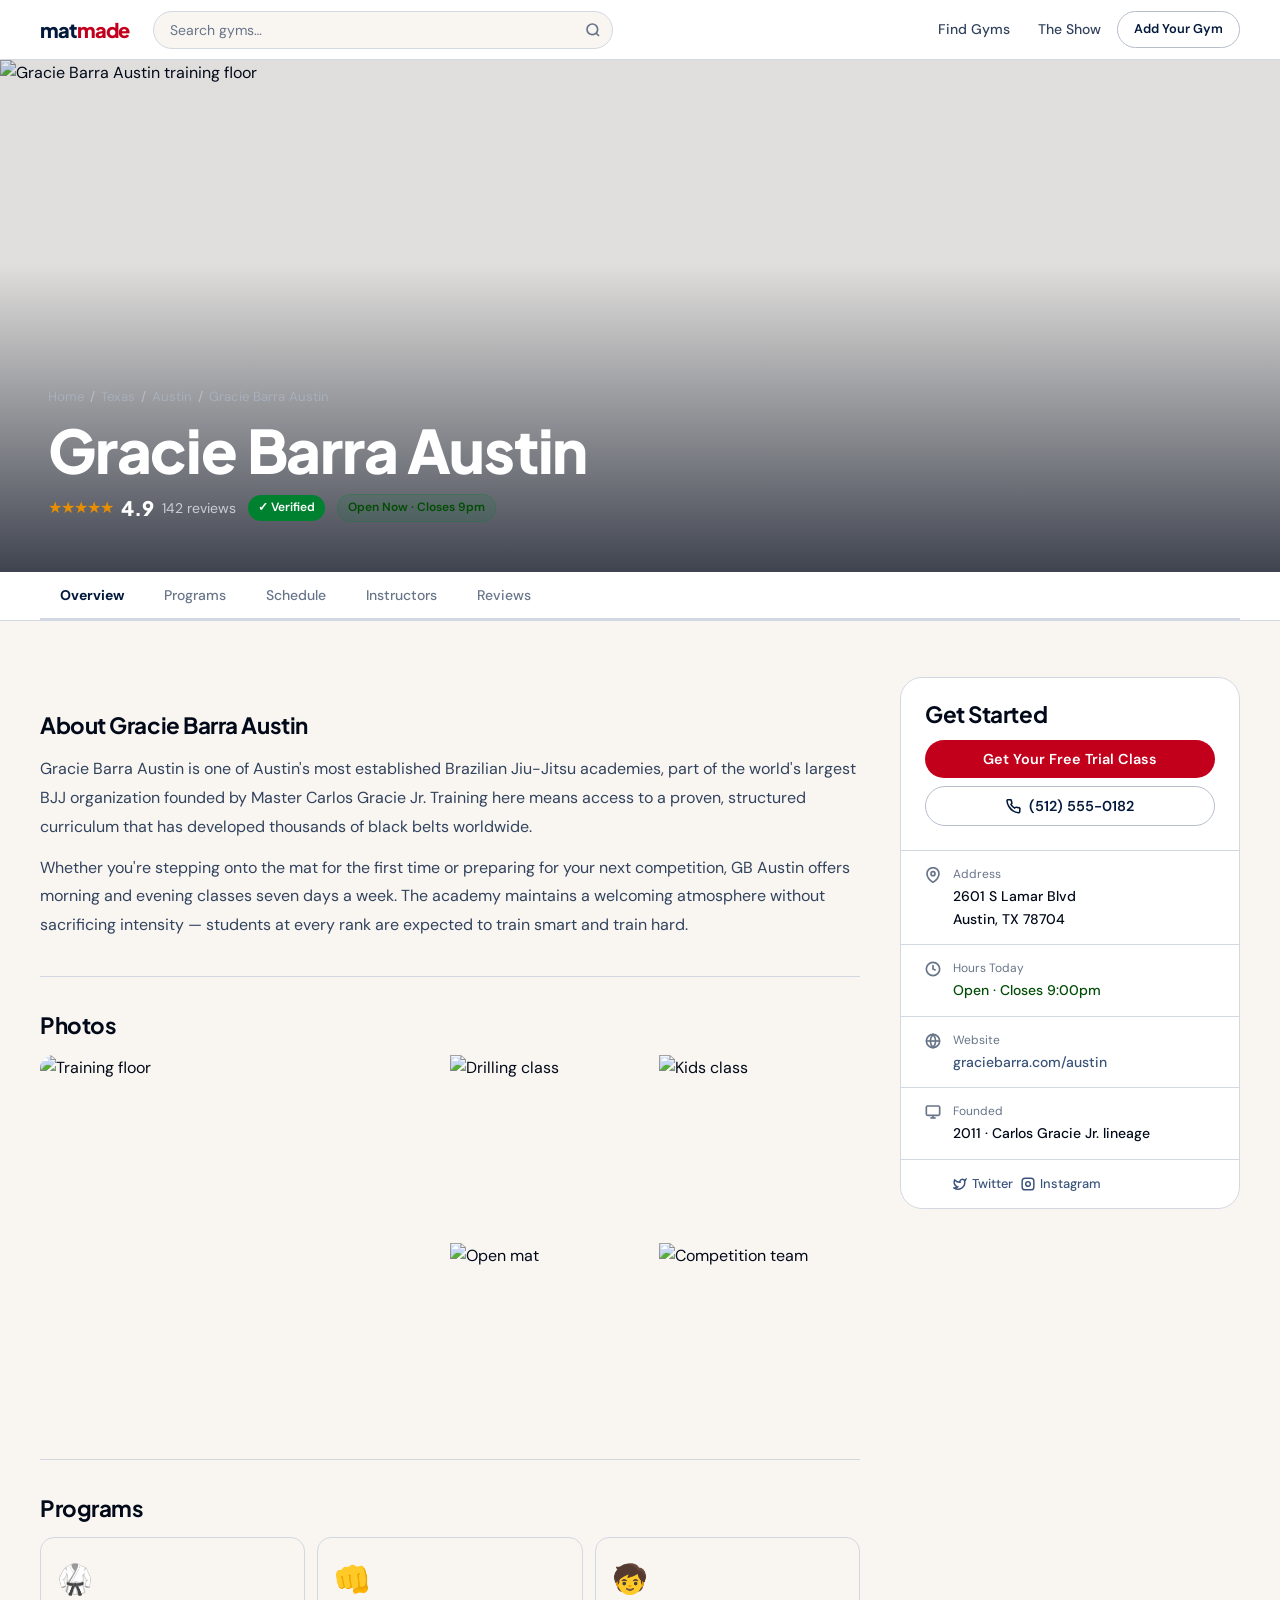
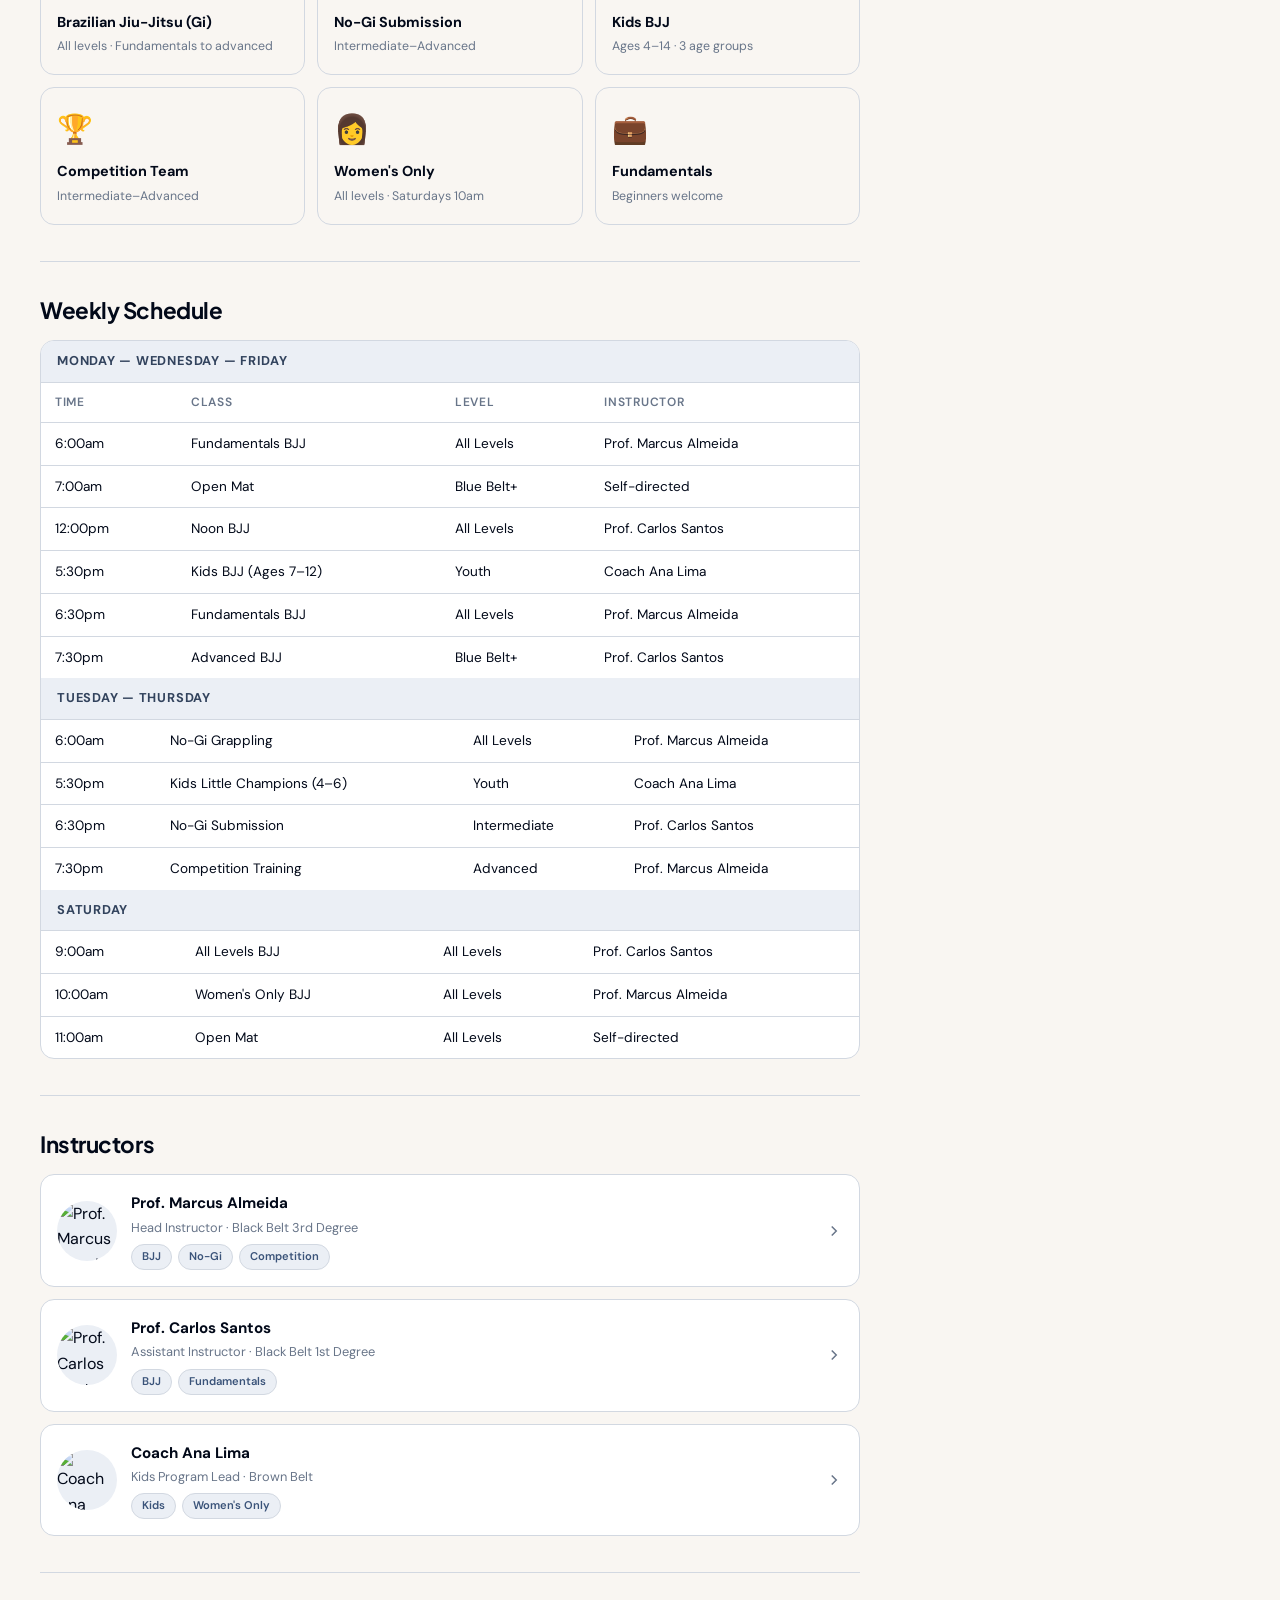
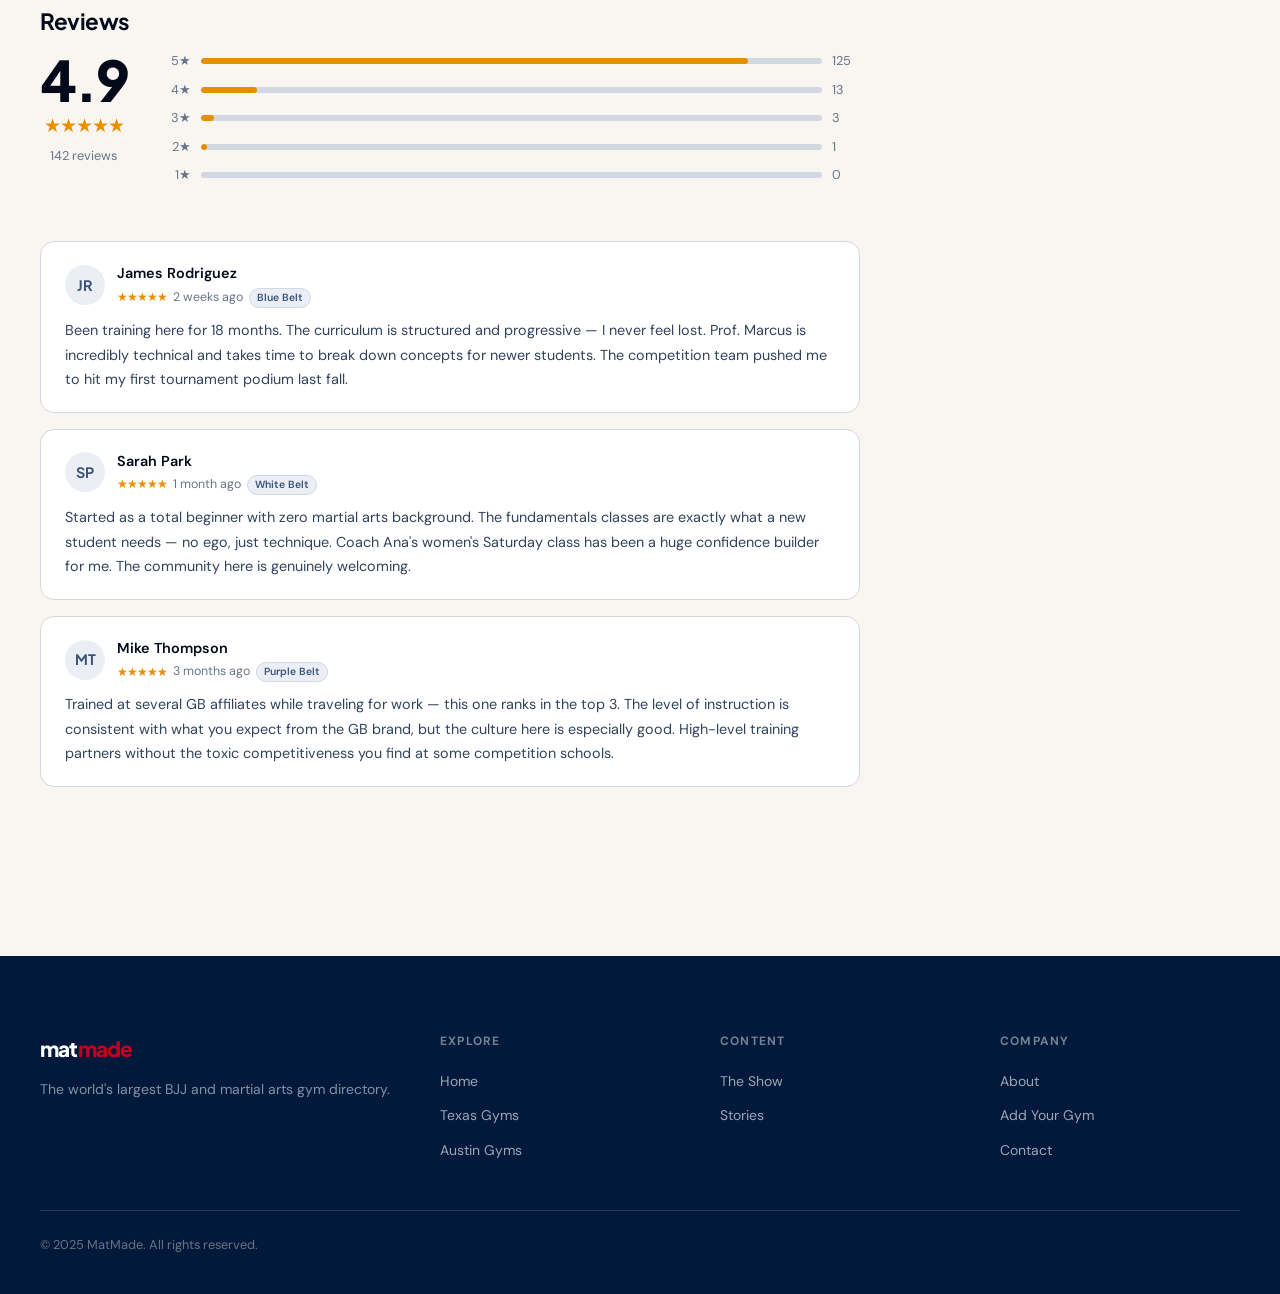
==== gym.html @ c820d1ff "Initial MatMade redesign POC — 5-page editorial sports directory" ====
<!DOCTYPE html>
<html lang="en">
<head>
  <meta charset="UTF-8">
  <meta name="viewport" content="width=device-width, initial-scale=1.0">
  <title>Gracie Barra Austin — BJJ Academy in Austin, TX | MatMade</title>
  <link rel="stylesheet" href="css/style.css">
  <style>
    .gym-content { padding: clamp(32px, 5vw, 56px) 0; }

    .content-section {
      padding: clamp(24px, 3vw, 36px) 0;
      border-bottom: 1px solid var(--border);
    }
    .content-section:last-child { border-bottom: none; }
    .content-section h3 { margin-bottom: 16px; }

    .program-grid {
      display: grid;
      grid-template-columns: repeat(auto-fill, minmax(200px, 1fr));
      gap: 12px;
    }
    .program-card {
      background: var(--bg);
      border: 1.5px solid var(--border);
      border-radius: var(--r-md);
      padding: 18px 16px;
      transition: all 0.15s;
    }
    .program-card:hover { border-color: var(--navy); background: var(--bg-tint); }
    .program-card-icon { font-size: 1.8rem; margin-bottom: 8px; }
    .program-card-name { font-weight: 700; font-size: 0.9rem; color: var(--text); }
    .program-card-level { font-size: 0.775rem; color: var(--text-dim); margin-top: 3px; }

    .gallery-grid {
      display: grid;
      grid-template-columns: 2fr 1fr 1fr;
      grid-template-rows: 180px 180px;
      gap: 8px;
      border-radius: var(--r-md);
      overflow: hidden;
    }
    .gallery-grid img { width: 100%; height: 100%; object-fit: cover; }
    .gallery-main { grid-row: 1 / 3; }
    @media (max-width: 640px) {
      .gallery-grid { grid-template-columns: 1fr 1fr; grid-template-rows: 160px 120px; }
      .gallery-main { grid-row: auto; }
    }

    .schedule-wrapper {
      background: var(--surface);
      border: 1px solid var(--border);
      border-radius: var(--r-md);
      overflow: hidden;
    }
    .schedule-day-header {
      padding: 10px 16px;
      background: var(--bg-tint);
      font-weight: 700; font-size: 0.8rem;
      color: var(--text-mid);
      border-bottom: 1px solid var(--border);
      text-transform: uppercase; letter-spacing: 0.06em;
    }

    .reviews-grid { display: grid; gap: 16px; }

    .rating-breakdown {
      display: flex; flex-direction: column; gap: 8px;
      margin-bottom: 24px;
    }
    .rating-bar-row {
      display: flex; align-items: center; gap: 10px;
      font-size: 0.8rem; color: var(--text-dim);
    }
    .rating-bar-row .label { width: 32px; text-align: right; flex-shrink: 0; }
    .rating-bar-track {
      flex: 1; height: 6px; background: var(--border);
      border-radius: 3px; overflow: hidden;
    }
    .rating-bar-fill { height: 100%; background: var(--star); border-radius: 3px; }
    .rating-bar-count { width: 28px; flex-shrink: 0; }

    /* Mobile CTA bar */
    .mobile-cta-bar {
      display: none;
      position: fixed; bottom: 72px; left: 0; right: 0;
      z-index: 200;
      background: var(--surface);
      border-top: 1px solid var(--border);
      padding: 12px 16px;
      gap: 10px;
    }
    @media (max-width: 768px) { .mobile-cta-bar { display: flex; } }

    .sticky-cta { position: sticky; top: 80px; }
  </style>
</head>
<body>

<nav class="nav">
  <div class="nav-inner">
    <a href="index.html" class="nav-logo">mat<span>made</span></a>
    <div class="nav-search">
      <input type="text" placeholder="Search gyms…" aria-label="Search gyms">
      <svg class="nav-search-icon" xmlns="http://www.w3.org/2000/svg" width="16" height="16" viewBox="0 0 24 24" fill="none" stroke="currentColor" stroke-width="2.5" aria-hidden="true"><circle cx="11" cy="11" r="8"/><line x1="21" y1="21" x2="16.65" y2="16.65"/></svg>
    </div>
    <div class="nav-links">
      <a href="#" class="nav-link">Find Gyms</a>
      <a href="#" class="nav-link">The Show</a>
      <a href="#" class="btn btn-outline btn-sm" style="border-radius:999px">Add Your Gym</a>
    </div>
  </div>
</nav>

<!-- Hero -->
<div class="gym-hero">
  <img src="https://images.unsplash.com/photo-1571019613454-1cb2f99b2d8b?w=1400&q=80" alt="Gracie Barra Austin training floor" loading="eager">
  <div class="gym-hero-overlay"></div>
  <div class="gym-hero-content">
    <div class="breadcrumb" style="color:oklch(75% 0.02 258); margin-bottom:8px">
      <a href="index.html" style="color:oklch(75% 0.02 258)">Home</a>
      <span class="breadcrumb-sep">/</span>
      <a href="state.html" style="color:oklch(75% 0.02 258)">Texas</a>
      <span class="breadcrumb-sep">/</span>
      <a href="city.html" style="color:oklch(75% 0.02 258)">Austin</a>
      <span class="breadcrumb-sep">/</span>
      <span>Gracie Barra Austin</span>
    </div>
    <h1>Gracie Barra Austin</h1>
    <div class="gym-hero-meta">
      <div class="rating-row">
        <span class="stars" style="color:var(--star)">★★★★★</span>
        <span class="score" style="color:white">4.9</span>
        <span class="count">142 reviews</span>
      </div>
      <span class="badge badge-verified">✓ Verified</span>
      <span class="badge badge-open">Open Now · Closes 9pm</span>
    </div>
  </div>
</div>

<!-- Tab bar -->
<div style="background:var(--surface); border-bottom:1px solid var(--border); position:sticky; top:60px; z-index:100">
  <div class="container">
    <div class="tab-bar">
      <div class="tab active" data-tab="overview">Overview</div>
      <div class="tab" data-tab="programs">Programs</div>
      <div class="tab" data-tab="schedule">Schedule</div>
      <div class="tab" data-tab="instructors">Instructors</div>
      <div class="tab" data-tab="reviews">Reviews</div>
    </div>
  </div>
</div>

<!-- Content -->
<div class="gym-content">
  <div class="container">
    <div class="info-grid">

      <!-- Main column -->
      <div>

        <!-- Overview -->
        <div class="content-section">
          <h3>About Gracie Barra Austin</h3>
          <p style="color:var(--text-mid); line-height:1.8; margin-bottom:12px">Gracie Barra Austin is one of Austin's most established Brazilian Jiu-Jitsu academies, part of the world's largest BJJ organization founded by Master Carlos Gracie Jr. Training here means access to a proven, structured curriculum that has developed thousands of black belts worldwide.</p>
          <p style="color:var(--text-mid); line-height:1.8">Whether you're stepping onto the mat for the first time or preparing for your next competition, GB Austin offers morning and evening classes seven days a week. The academy maintains a welcoming atmosphere without sacrificing intensity — students at every rank are expected to train smart and train hard.</p>
        </div>

        <!-- Gallery -->
        <div class="content-section">
          <h3>Photos</h3>
          <div class="gallery-grid">
            <div class="gallery-main">
              <img src="https://images.unsplash.com/photo-1571019613454-1cb2f99b2d8b?w=600&q=75" alt="Training floor" loading="lazy">
            </div>
            <img src="https://images.unsplash.com/photo-1555597673-b21d5c935865?w=300&q=75" alt="Drilling class" loading="lazy">
            <img src="https://images.unsplash.com/photo-1599058917212-d750089bc07e?w=300&q=75" alt="Kids class" loading="lazy">
            <img src="https://images.unsplash.com/photo-1534438327276-14e5300c3a48?w=300&q=75" alt="Open mat" loading="lazy">
            <img src="https://images.unsplash.com/photo-1546483875-ad9014c88eba?w=300&q=75" alt="Competition team" loading="lazy">
          </div>
        </div>

        <!-- Programs -->
        <div class="content-section">
          <h3>Programs</h3>
          <div class="program-grid">
            <div class="program-card">
              <div class="program-card-icon">🥋</div>
              <div class="program-card-name">Brazilian Jiu-Jitsu (Gi)</div>
              <div class="program-card-level">All levels · Fundamentals to advanced</div>
            </div>
            <div class="program-card">
              <div class="program-card-icon">👊</div>
              <div class="program-card-name">No-Gi Submission</div>
              <div class="program-card-level">Intermediate–Advanced</div>
            </div>
            <div class="program-card">
              <div class="program-card-icon">🧒</div>
              <div class="program-card-name">Kids BJJ</div>
              <div class="program-card-level">Ages 4–14 · 3 age groups</div>
            </div>
            <div class="program-card">
              <div class="program-card-icon">🏆</div>
              <div class="program-card-name">Competition Team</div>
              <div class="program-card-level">Intermediate–Advanced</div>
            </div>
            <div class="program-card">
              <div class="program-card-icon">👩</div>
              <div class="program-card-name">Women's Only</div>
              <div class="program-card-level">All levels · Saturdays 10am</div>
            </div>
            <div class="program-card">
              <div class="program-card-icon">💼</div>
              <div class="program-card-name">Fundamentals</div>
              <div class="program-card-level">Beginners welcome</div>
            </div>
          </div>
        </div>

        <!-- Schedule -->
        <div class="content-section">
          <h3>Weekly Schedule</h3>
          <div class="schedule-wrapper">
            <div class="schedule-day-header">Monday — Wednesday — Friday</div>
            <table class="schedule-table">
              <thead>
                <tr>
                  <th>Time</th>
                  <th>Class</th>
                  <th>Level</th>
                  <th>Instructor</th>
                </tr>
              </thead>
              <tbody>
                <tr><td>6:00am</td><td>Fundamentals BJJ</td><td>All Levels</td><td>Prof. Marcus Almeida</td></tr>
                <tr><td>7:00am</td><td>Open Mat</td><td>Blue Belt+</td><td>Self-directed</td></tr>
                <tr><td>12:00pm</td><td>Noon BJJ</td><td>All Levels</td><td>Prof. Carlos Santos</td></tr>
                <tr><td>5:30pm</td><td>Kids BJJ (Ages 7–12)</td><td>Youth</td><td>Coach Ana Lima</td></tr>
                <tr><td>6:30pm</td><td>Fundamentals BJJ</td><td>All Levels</td><td>Prof. Marcus Almeida</td></tr>
                <tr><td>7:30pm</td><td>Advanced BJJ</td><td>Blue Belt+</td><td>Prof. Carlos Santos</td></tr>
              </tbody>
            </table>
            <div class="schedule-day-header">Tuesday — Thursday</div>
            <table class="schedule-table">
              <tbody>
                <tr><td>6:00am</td><td>No-Gi Grappling</td><td>All Levels</td><td>Prof. Marcus Almeida</td></tr>
                <tr><td>5:30pm</td><td>Kids Little Champions (4–6)</td><td>Youth</td><td>Coach Ana Lima</td></tr>
                <tr><td>6:30pm</td><td>No-Gi Submission</td><td>Intermediate</td><td>Prof. Carlos Santos</td></tr>
                <tr><td>7:30pm</td><td>Competition Training</td><td>Advanced</td><td>Prof. Marcus Almeida</td></tr>
              </tbody>
            </table>
            <div class="schedule-day-header">Saturday</div>
            <table class="schedule-table">
              <tbody>
                <tr><td>9:00am</td><td>All Levels BJJ</td><td>All Levels</td><td>Prof. Carlos Santos</td></tr>
                <tr><td>10:00am</td><td>Women's Only BJJ</td><td>All Levels</td><td>Prof. Marcus Almeida</td></tr>
                <tr><td>11:00am</td><td>Open Mat</td><td>All Levels</td><td>Self-directed</td></tr>
              </tbody>
            </table>
          </div>
        </div>

        <!-- Instructors -->
        <div class="content-section">
          <h3>Instructors</h3>
          <div style="display:grid; gap:12px;">
            <a href="instructor.html" style="text-decoration:none">
              <div class="instructor-card">
                <div class="instructor-photo">
                  <img src="https://images.unsplash.com/photo-1519345182560-3f2917c472ef?w=120&q=75" alt="Prof. Marcus Almeida" loading="lazy">
                </div>
                <div class="instructor-info">
                  <div class="instructor-name">Prof. Marcus Almeida</div>
                  <div class="instructor-title">Head Instructor · Black Belt 3rd Degree</div>
                  <div style="display:flex;gap:6px;flex-wrap:wrap">
                    <span class="badge badge-program" style="font-size:0.7rem">BJJ</span>
                    <span class="badge badge-program" style="font-size:0.7rem">No-Gi</span>
                    <span class="badge badge-program" style="font-size:0.7rem">Competition</span>
                  </div>
                </div>
                <svg xmlns="http://www.w3.org/2000/svg" width="18" height="18" viewBox="0 0 24 24" fill="none" stroke="currentColor" stroke-width="2" style="color:var(--text-dim);flex-shrink:0" aria-hidden="true"><polyline points="9 18 15 12 9 6"/></svg>
              </div>
            </a>
            <div class="instructor-card">
              <div class="instructor-photo">
                <img src="https://images.unsplash.com/photo-1507003211169-0a1dd7228f2d?w=120&q=75" alt="Prof. Carlos Santos" loading="lazy">
              </div>
              <div class="instructor-info">
                <div class="instructor-name">Prof. Carlos Santos</div>
                <div class="instructor-title">Assistant Instructor · Black Belt 1st Degree</div>
                <div style="display:flex;gap:6px;flex-wrap:wrap">
                  <span class="badge badge-program" style="font-size:0.7rem">BJJ</span>
                  <span class="badge badge-program" style="font-size:0.7rem">Fundamentals</span>
                </div>
              </div>
              <svg xmlns="http://www.w3.org/2000/svg" width="18" height="18" viewBox="0 0 24 24" fill="none" stroke="currentColor" stroke-width="2" style="color:var(--text-dim);flex-shrink:0" aria-hidden="true"><polyline points="9 18 15 12 9 6"/></svg>
            </div>
            <div class="instructor-card">
              <div class="instructor-photo">
                <img src="https://images.unsplash.com/photo-1544005313-94ddf0286df2?w=120&q=75" alt="Coach Ana Lima" loading="lazy">
              </div>
              <div class="instructor-info">
                <div class="instructor-name">Coach Ana Lima</div>
                <div class="instructor-title">Kids Program Lead · Brown Belt</div>
                <div style="display:flex;gap:6px;flex-wrap:wrap">
                  <span class="badge badge-program" style="font-size:0.7rem">Kids</span>
                  <span class="badge badge-program" style="font-size:0.7rem">Women's Only</span>
                </div>
              </div>
              <svg xmlns="http://www.w3.org/2000/svg" width="18" height="18" viewBox="0 0 24 24" fill="none" stroke="currentColor" stroke-width="2" style="color:var(--text-dim);flex-shrink:0" aria-hidden="true"><polyline points="9 18 15 12 9 6"/></svg>
            </div>
          </div>
        </div>

        <!-- Reviews -->
        <div class="content-section">
          <h3>Reviews</h3>
          <div style="display:grid; grid-template-columns: auto 1fr; gap:32px; align-items:start; margin-bottom:32px">
            <div style="text-align:center">
              <div style="font-family:var(--font-display); font-weight:800; font-size:3.5rem; color:var(--text); line-height:1; letter-spacing:-0.04em">4.9</div>
              <div class="stars" style="font-size:1.2rem; margin:4px 0">★★★★★</div>
              <div style="font-size:0.8rem; color:var(--text-dim)">142 reviews</div>
            </div>
            <div class="rating-breakdown">
              <div class="rating-bar-row">
                <span class="label">5★</span>
                <div class="rating-bar-track"><div class="rating-bar-fill" style="width:88%"></div></div>
                <span class="rating-bar-count">125</span>
              </div>
              <div class="rating-bar-row">
                <span class="label">4★</span>
                <div class="rating-bar-track"><div class="rating-bar-fill" style="width:9%"></div></div>
                <span class="rating-bar-count">13</span>
              </div>
              <div class="rating-bar-row">
                <span class="label">3★</span>
                <div class="rating-bar-track"><div class="rating-bar-fill" style="width:2%"></div></div>
                <span class="rating-bar-count">3</span>
              </div>
              <div class="rating-bar-row">
                <span class="label">2★</span>
                <div class="rating-bar-track"><div class="rating-bar-fill" style="width:1%"></div></div>
                <span class="rating-bar-count">1</span>
              </div>
              <div class="rating-bar-row">
                <span class="label">1★</span>
                <div class="rating-bar-track"><div class="rating-bar-fill" style="width:0%"></div></div>
                <span class="rating-bar-count">0</span>
              </div>
            </div>
          </div>
          <div class="reviews-grid">
            <div class="review-card">
              <div class="review-header">
                <div class="review-avatar">JR</div>
                <div>
                  <div class="review-name">James Rodriguez</div>
                  <div class="review-meta">
                    <span class="stars" style="font-size:0.75rem">★★★★★</span>
                    <span class="review-date">2 weeks ago</span>
                    <span class="badge badge-program" style="font-size:0.65rem;padding:1px 7px">Blue Belt</span>
                  </div>
                </div>
              </div>
              <p class="review-body">Been training here for 18 months. The curriculum is structured and progressive — I never feel lost. Prof. Marcus is incredibly technical and takes time to break down concepts for newer students. The competition team pushed me to hit my first tournament podium last fall.</p>
            </div>
            <div class="review-card">
              <div class="review-header">
                <div class="review-avatar">SP</div>
                <div>
                  <div class="review-name">Sarah Park</div>
                  <div class="review-meta">
                    <span class="stars" style="font-size:0.75rem">★★★★★</span>
                    <span class="review-date">1 month ago</span>
                    <span class="badge badge-program" style="font-size:0.65rem;padding:1px 7px">White Belt</span>
                  </div>
                </div>
              </div>
              <p class="review-body">Started as a total beginner with zero martial arts background. The fundamentals classes are exactly what a new student needs — no ego, just technique. Coach Ana's women's Saturday class has been a huge confidence builder for me. The community here is genuinely welcoming.</p>
            </div>
            <div class="review-card">
              <div class="review-header">
                <div class="review-avatar">MT</div>
                <div>
                  <div class="review-name">Mike Thompson</div>
                  <div class="review-meta">
                    <span class="stars" style="font-size:0.75rem">★★★★★</span>
                    <span class="review-date">3 months ago</span>
                    <span class="badge badge-program" style="font-size:0.65rem;padding:1px 7px">Purple Belt</span>
                  </div>
                </div>
              </div>
              <p class="review-body">Trained at several GB affiliates while traveling for work — this one ranks in the top 3. The level of instruction is consistent with what you expect from the GB brand, but the culture here is especially good. High-level training partners without the toxic competitiveness you find at some competition schools.</p>
            </div>
          </div>
        </div>

      </div>

      <!-- Sidebar -->
      <div>
        <div class="info-sidebar sticky-cta">
          <div class="info-sidebar-header">
            <h3 style="margin-bottom:12px">Get Started</h3>
            <button class="btn btn-primary" style="width:100%;justify-content:center;margin-bottom:8px">
              Get Your Free Trial Class
            </button>
            <button class="btn btn-outline" style="width:100%;justify-content:center">
              <svg xmlns="http://www.w3.org/2000/svg" width="15" height="15" viewBox="0 0 24 24" fill="none" stroke="currentColor" stroke-width="2.5" aria-hidden="true"><path d="M22 16.92v3a2 2 0 0 1-2.18 2 19.79 19.79 0 0 1-8.63-3.07A19.5 19.5 0 0 1 4.69 12 19.79 19.79 0 0 1 1.61 3.18 2 2 0 0 1 3.6 1h3a2 2 0 0 1 2 1.72c.127.96.361 1.903.7 2.81a2 2 0 0 1-.45 2.11L7.91 8.6a16 16 0 0 0 6 6l.91-.91a2 2 0 0 1 2.11-.45c.907.339 1.85.573 2.81.7A2 2 0 0 1 22 16.92z"/></svg>
              (512) 555-0182
            </button>
          </div>
          <div class="info-sidebar-row">
            <svg class="info-sidebar-icon" xmlns="http://www.w3.org/2000/svg" width="16" height="16" viewBox="0 0 24 24" fill="none" stroke="currentColor" stroke-width="2.5" aria-hidden="true"><path d="M21 10c0 7-9 13-9 13s-9-6-9-13a9 9 0 0 1 18 0z"/><circle cx="12" cy="10" r="3"/></svg>
            <div>
              <div class="info-sidebar-label">Address</div>
              <div class="info-sidebar-value">2601 S Lamar Blvd<br>Austin, TX 78704</div>
            </div>
          </div>
          <div class="info-sidebar-row">
            <svg class="info-sidebar-icon" xmlns="http://www.w3.org/2000/svg" width="16" height="16" viewBox="0 0 24 24" fill="none" stroke="currentColor" stroke-width="2.5" aria-hidden="true"><circle cx="12" cy="12" r="10"/><polyline points="12 6 12 12 16 14"/></svg>
            <div>
              <div class="info-sidebar-label">Hours Today</div>
              <div class="info-sidebar-value" style="color: oklch(35% 0.14 150)">Open · Closes 9:00pm</div>
            </div>
          </div>
          <div class="info-sidebar-row">
            <svg class="info-sidebar-icon" xmlns="http://www.w3.org/2000/svg" width="16" height="16" viewBox="0 0 24 24" fill="none" stroke="currentColor" stroke-width="2.5" aria-hidden="true"><circle cx="12" cy="12" r="10"/><line x1="2" y1="12" x2="22" y2="12"/><path d="M12 2a15.3 15.3 0 0 1 4 10 15.3 15.3 0 0 1-4 10 15.3 15.3 0 0 1-4-10 15.3 15.3 0 0 1 4-10z"/></svg>
            <div>
              <div class="info-sidebar-label">Website</div>
              <div class="info-sidebar-value" style="color:var(--navy-soft)">graciebarra.com/austin</div>
            </div>
          </div>
          <div class="info-sidebar-row">
            <svg class="info-sidebar-icon" xmlns="http://www.w3.org/2000/svg" width="16" height="16" viewBox="0 0 24 24" fill="none" stroke="currentColor" stroke-width="2.5" aria-hidden="true"><rect x="2" y="3" width="20" height="14" rx="2" ry="2"/><line x1="8" y1="21" x2="16" y2="21"/><line x1="12" y1="17" x2="12" y2="21"/></svg>
            <div>
              <div class="info-sidebar-label">Founded</div>
              <div class="info-sidebar-value">2011 · Carlos Gracie Jr. lineage</div>
            </div>
          </div>
          <div class="info-sidebar-row">
            <div style="width:16px;flex-shrink:0"></div>
            <div style="display:flex;gap:8px;flex-wrap:wrap">
              <a href="#" style="display:flex;align-items:center;gap:5px;font-size:0.8rem;color:var(--navy-soft);font-weight:500">
                <svg xmlns="http://www.w3.org/2000/svg" width="14" height="14" viewBox="0 0 24 24" fill="none" stroke="currentColor" stroke-width="2.5" aria-hidden="true"><path d="M22 4s-.7 2.1-2 3.4c1.6 10-9.4 17.3-18 11.6 2.2.1 4.4-.6 6-2C3 15.5.5 9.6 3 5c2.2 2.4 5.4 3.9 9 4-.9-4.2 4-6.6 7-3.8 1.1 0 3-1.2 3-1.2z"/></svg>
                Twitter
              </a>
              <a href="#" style="display:flex;align-items:center;gap:5px;font-size:0.8rem;color:var(--navy-soft);font-weight:500">
                <svg xmlns="http://www.w3.org/2000/svg" width="14" height="14" viewBox="0 0 24 24" fill="none" stroke="currentColor" stroke-width="2.5" aria-hidden="true"><rect x="2" y="2" width="20" height="20" rx="5" ry="5"/><path d="M16 11.37A4 4 0 1 1 12.63 8 4 4 0 0 1 16 11.37z"/><line x1="17.5" y1="6.5" x2="17.51" y2="6.5"/></svg>
                Instagram
              </a>
            </div>
          </div>
        </div>
      </div>

    </div>
  </div>
</div>

<!-- Mobile CTA bar -->
<div class="mobile-cta-bar">
  <button class="btn btn-outline" style="flex:1;justify-content:center;font-size:0.85rem">
    <svg xmlns="http://www.w3.org/2000/svg" width="15" height="15" viewBox="0 0 24 24" fill="none" stroke="currentColor" stroke-width="2.5" aria-hidden="true"><path d="M22 16.92v3a2 2 0 0 1-2.18 2 19.79 19.79 0 0 1-8.63-3.07A19.5 19.5 0 0 1 4.69 12 19.79 19.79 0 0 1 1.61 3.18 2 2 0 0 1 3.6 1h3a2 2 0 0 1 2 1.72c.127.96.361 1.903.7 2.81a2 2 0 0 1-.45 2.11L7.91 8.6a16 16 0 0 0 6 6l.91-.91a2 2 0 0 1 2.11-.45c.907.339 1.85.573 2.81.7A2 2 0 0 1 22 16.92z"/></svg>
    Call
  </button>
  <button class="btn btn-primary" style="flex:2;justify-content:center;font-size:0.85rem">
    Free Trial Class
  </button>
</div>

<footer>
  <div class="container">
    <div class="footer-grid">
      <div>
        <div class="footer-logo">mat<span>made</span></div>
        <p class="footer-desc">The world's largest BJJ and martial arts gym directory.</p>
      </div>
      <div>
        <div class="footer-heading">Explore</div>
        <ul class="footer-links">
          <li><a href="index.html">Home</a></li>
          <li><a href="state.html">Texas Gyms</a></li>
          <li><a href="city.html">Austin Gyms</a></li>
        </ul>
      </div>
      <div>
        <div class="footer-heading">Content</div>
        <ul class="footer-links">
          <li><a href="#">The Show</a></li>
          <li><a href="#">Stories</a></li>
        </ul>
      </div>
      <div>
        <div class="footer-heading">Company</div>
        <ul class="footer-links">
          <li><a href="#">About</a></li>
          <li><a href="#">Add Your Gym</a></li>
          <li><a href="#">Contact</a></li>
        </ul>
      </div>
    </div>
    <div class="footer-bottom">
      <span>© 2025 MatMade. All rights reserved.</span>
    </div>
  </div>
</footer>

<nav class="mobile-nav" aria-label="Mobile navigation">
  <div class="mobile-nav-inner">
    <a href="index.html" class="mobile-nav-item" style="text-decoration:none">
      <svg xmlns="http://www.w3.org/2000/svg" width="22" height="22" viewBox="0 0 24 24" fill="none" stroke="currentColor" stroke-width="2" aria-hidden="true"><path d="m3 9 9-7 9 7v11a2 2 0 0 1-2 2H5a2 2 0 0 1-2-2z"/><polyline points="9 22 9 12 15 12 15 22"/></svg>
      Home
    </a>
    <a href="city.html" class="mobile-nav-item" style="text-decoration:none">
      <svg xmlns="http://www.w3.org/2000/svg" width="22" height="22" viewBox="0 0 24 24" fill="none" stroke="currentColor" stroke-width="2" aria-hidden="true"><circle cx="11" cy="11" r="8"/><line x1="21" y1="21" x2="16.65" y2="16.65"/></svg>
      Search
    </a>
    <div class="mobile-nav-item">
      <svg xmlns="http://www.w3.org/2000/svg" width="22" height="22" viewBox="0 0 24 24" fill="none" stroke="currentColor" stroke-width="2" aria-hidden="true"><polygon points="3 6 9 3 15 6 21 3 21 18 15 21 9 18 3 21"/><line x1="9" y1="3" x2="9" y2="18"/><line x1="15" y1="6" x2="15" y2="21"/></svg>
      Map
    </div>
    <div class="mobile-nav-item">
      <svg xmlns="http://www.w3.org/2000/svg" width="22" height="22" viewBox="0 0 24 24" fill="none" stroke="currentColor" stroke-width="2" aria-hidden="true"><path d="M20 21v-2a4 4 0 0 0-4-4H8a4 4 0 0 0-4 4v2"/><circle cx="12" cy="7" r="4"/></svg>
      Profile
    </div>
  </div>
</nav>

<script src="js/app.js"></script>
</body>
</html>
---- css/style.css ----
/* Direction: editorial sports magazine — authority through typography, sport photography over decoration */

@import url('https://fonts.googleapis.com/css2?family=Plus+Jakarta+Sans:ital,wght@0,300;0,400;0,500;0,600;0,700;0,800;1,400&family=DM+Sans:ital,opsz,wght@0,9..40,300;0,9..40,400;0,9..40,500;0,9..40,600;1,9..40,400&display=swap');

*, *::before, *::after { box-sizing: border-box; margin: 0; padding: 0; }

:root {
  --navy:       oklch(22% 0.075 258);
  --navy-mid:   oklch(32% 0.08 258);
  --navy-soft:  oklch(44% 0.07 258);
  --red:        oklch(50% 0.22 23);
  --red-dim:    oklch(58% 0.15 23);
  --bg:         oklch(97.5% 0.006 80);
  --bg-tint:    oklch(95% 0.009 258);
  --surface:    oklch(100% 0 0);
  --border:     oklch(88% 0.014 258);
  --border-mid: oklch(80% 0.018 258);
  --text:       oklch(14% 0.04 258);
  --text-mid:   oklch(38% 0.05 258);
  --text-dim:   oklch(56% 0.035 258);
  --belt-white: oklch(96% 0.005 258);
  --belt-blue:  oklch(45% 0.17 258);
  --belt-purple:oklch(43% 0.19 310);
  --belt-brown: oklch(38% 0.09 55);
  --belt-black: oklch(18% 0.02 258);
  --star:       oklch(72% 0.19 75);

  --font-display: 'Plus Jakarta Sans', sans-serif;
  --font-body:    'DM Sans', sans-serif;

  --r-xs:  4px;
  --r-sm:  8px;
  --r-md:  14px;
  --r-lg:  22px;
  --r-xl:  32px;

  --shadow-sm:  0 1px 3px oklch(14% 0.04 258 / 0.08), 0 1px 2px oklch(14% 0.04 258 / 0.05);
  --shadow-md:  0 4px 16px oklch(14% 0.04 258 / 0.1), 0 1px 4px oklch(14% 0.04 258 / 0.06);
  --shadow-lg:  0 12px 40px oklch(14% 0.04 258 / 0.14), 0 4px 10px oklch(14% 0.04 258 / 0.08);

  --ease-out: cubic-bezier(0.22, 1, 0.36, 1);
  --ease-in-out: cubic-bezier(0.45, 0, 0.55, 1);
}

html { scroll-behavior: smooth; }

body {
  font-family: var(--font-body);
  background: var(--bg);
  color: var(--text);
  font-size: 16px;
  line-height: 1.6;
  -webkit-font-smoothing: antialiased;
}

/* ─── Typography ─── */
h1,h2,h3,h4,h5 {
  font-family: var(--font-display);
  line-height: 1.15;
  letter-spacing: -0.02em;
}
h1 { font-size: clamp(2rem, 4vw + 1rem, 3.75rem); font-weight: 800; }
h2 { font-size: clamp(1.5rem, 2.5vw + 0.5rem, 2.5rem); font-weight: 700; }
h3 { font-size: clamp(1.1rem, 1.5vw + 0.3rem, 1.4rem); font-weight: 700; }
h4 { font-size: 1rem; font-weight: 600; }
p  { line-height: 1.7; color: var(--text-mid); }
a  { color: inherit; text-decoration: none; }

/* ─── Nav ─── */
.nav {
  position: sticky; top: 0; z-index: 200;
  background: var(--surface);
  border-bottom: 1px solid var(--border);
  height: 60px;
  display: flex; align-items: center;
}
.nav-inner {
  width: 100%; max-width: 1320px; margin: 0 auto;
  padding: 0 clamp(16px, 4vw, 40px);
  display: flex; align-items: center; gap: 24px;
}
.nav-logo {
  font-family: var(--font-display);
  font-weight: 800; font-size: 1.25rem;
  letter-spacing: -0.04em;
  color: var(--navy);
  flex-shrink: 0;
}
.nav-logo span { color: var(--red); }
.nav-search {
  flex: 1; max-width: 460px;
  position: relative;
}
.nav-search input {
  width: 100%; height: 38px;
  border: 1.5px solid var(--border);
  border-radius: 999px;
  padding: 0 40px 0 16px;
  font-family: var(--font-body);
  font-size: 0.875rem;
  background: var(--bg);
  color: var(--text);
  outline: none;
  transition: border-color 0.15s;
}
.nav-search input:focus { border-color: var(--navy); }
.nav-search input::placeholder { color: var(--text-dim); }
.nav-search-icon {
  position: absolute; right: 12px; top: 50%; transform: translateY(-50%);
  color: var(--text-dim); pointer-events: none;
}
.nav-links {
  display: flex; align-items: center; gap: 4px;
  margin-left: auto; flex-shrink: 0;
}
.nav-link {
  padding: 6px 12px; border-radius: var(--r-sm);
  font-size: 0.875rem; font-weight: 500;
  color: var(--text-mid);
  transition: color 0.15s, background 0.15s;
}
.nav-link:hover { color: var(--text); background: var(--bg-tint); }
.nav-cta {
  padding: 7px 18px; border-radius: 999px;
  background: var(--navy); color: white;
  font-size: 0.875rem; font-weight: 600;
  transition: background 0.15s, transform 0.15s;
}
.nav-cta:hover { background: var(--navy-mid); transform: translateY(-1px); }
@media (max-width: 768px) {
  .nav-links { display: none; }
  .nav-search { max-width: 100%; }
}

/* ─── Container ─── */
.container {
  max-width: 1320px;
  margin: 0 auto;
  padding: 0 clamp(16px, 4vw, 40px);
}
.container-narrow { max-width: 880px; margin: 0 auto; padding: 0 clamp(16px, 4vw, 40px); }
.container-wide   { max-width: 1520px; margin: 0 auto; padding: 0 clamp(16px, 4vw, 40px); }

/* ─── Buttons ─── */
.btn {
  display: inline-flex; align-items: center; gap: 8px;
  padding: 10px 22px; border-radius: 999px;
  font-family: var(--font-body); font-size: 0.9rem; font-weight: 600;
  cursor: pointer; border: none; transition: all 0.15s var(--ease-out);
  white-space: nowrap;
}
.btn-primary { background: var(--red); color: white; }
.btn-primary:hover { background: var(--red-dim); transform: translateY(-1px); box-shadow: 0 4px 16px oklch(50% 0.22 23 / 0.3); }
.btn-navy { background: var(--navy); color: white; }
.btn-navy:hover { background: var(--navy-mid); transform: translateY(-1px); }
.btn-outline {
  background: transparent; color: var(--navy);
  border: 1.5px solid var(--border-mid);
}
.btn-outline:hover { border-color: var(--navy); background: var(--bg-tint); }
.btn-ghost { background: transparent; color: var(--text-mid); }
.btn-ghost:hover { color: var(--text); background: var(--bg-tint); }
.btn-sm { padding: 7px 16px; font-size: 0.8rem; }
.btn-lg { padding: 14px 32px; font-size: 1rem; }

/* ─── Badges / Tags ─── */
.badge {
  display: inline-flex; align-items: center; gap: 5px;
  padding: 3px 10px; border-radius: 999px;
  font-size: 0.75rem; font-weight: 600;
  white-space: nowrap;
}
.badge-belt { color: white; }
.badge-navy { background: var(--navy); color: white; }
.badge-red  { background: var(--red);  color: white; }
.badge-outline { background: transparent; border: 1.5px solid var(--border); color: var(--text-mid); }
.badge-program { background: var(--bg-tint); color: var(--navy-soft); border: 1px solid var(--border); }
.badge-verified { background: oklch(52% 0.16 150); color: white; }
.badge-open { background: oklch(52% 0.16 150 / 0.12); color: oklch(35% 0.14 150); border: 1px solid oklch(52% 0.16 150 / 0.25); }
.badge-closed { background: oklch(56% 0.12 23 / 0.1); color: oklch(40% 0.15 23); border: 1px solid oklch(56% 0.12 23 / 0.2); }

/* ─── Gym Card ─── */
.gym-card {
  background: var(--surface);
  border-radius: var(--r-lg);
  overflow: hidden;
  box-shadow: var(--shadow-sm);
  border: 1px solid var(--border);
  transition: transform 0.2s var(--ease-out), box-shadow 0.2s var(--ease-out);
  cursor: pointer;
}
.gym-card:hover { transform: translateY(-3px); box-shadow: var(--shadow-md); }
.gym-card-photo {
  position: relative; aspect-ratio: 16/10;
  overflow: hidden; background: var(--border);
}
.gym-card-photo img {
  width: 100%; height: 100%; object-fit: cover;
  transition: transform 0.4s var(--ease-out);
}
.gym-card:hover .gym-card-photo img { transform: scale(1.04); }
.gym-card-overlay {
  position: absolute; inset: 0;
  background: linear-gradient(to top, oklch(14% 0.04 258 / 0.65) 0%, transparent 55%);
}
.gym-card-badges {
  position: absolute; top: 12px; left: 12px;
  display: flex; gap: 6px; flex-wrap: wrap;
}
.gym-card-body { padding: 16px 20px 20px; }
.gym-card-name {
  font-family: var(--font-display);
  font-size: 1.05rem; font-weight: 700;
  color: var(--text); margin-bottom: 4px;
}
.gym-card-location {
  font-size: 0.825rem; color: var(--text-dim);
  display: flex; align-items: center; gap: 4px;
  margin-bottom: 10px;
}
.gym-card-programs {
  display: flex; gap: 6px; flex-wrap: wrap;
  margin-bottom: 12px;
}
.gym-card-meta {
  display: flex; align-items: center; justify-content: space-between;
  padding-top: 12px; border-top: 1px solid var(--border);
}
.gym-card-rating { display: flex; align-items: center; gap: 5px; font-size: 0.85rem; }
.gym-card-rating .stars { color: var(--star); font-size: 0.75rem; }
.gym-card-rating strong { color: var(--text); font-weight: 700; }
.gym-card-rating span { color: var(--text-dim); }
.gym-card-action {
  font-size: 0.8rem; font-weight: 600; color: var(--navy-soft);
  display: flex; align-items: center; gap: 3px;
}

/* ─── Star Rating ─── */
.stars { color: var(--star); letter-spacing: -1px; }
.rating-row { display: flex; align-items: center; gap: 8px; }
.rating-row .score { font-weight: 800; font-size: 1.25rem; font-family: var(--font-display); }
.rating-row .count { font-size: 0.875rem; color: var(--text-dim); }

/* ─── Program Pill ─── */
.program-pill {
  display: inline-flex; align-items: center; gap: 6px;
  padding: 5px 12px; border-radius: 999px;
  font-size: 0.8rem; font-weight: 500;
  background: var(--bg); color: var(--text-mid);
  border: 1.5px solid var(--border);
}

/* ─── Filter Bar ─── */
.filter-bar {
  display: flex; align-items: center; gap: 8px;
  overflow-x: auto; padding-bottom: 2px;
  scrollbar-width: none;
}
.filter-bar::-webkit-scrollbar { display: none; }
.filter-chip {
  flex-shrink: 0; display: inline-flex; align-items: center; gap: 6px;
  padding: 7px 16px; border-radius: 999px;
  font-size: 0.85rem; font-weight: 500;
  background: var(--surface); color: var(--text-mid);
  border: 1.5px solid var(--border);
  cursor: pointer; transition: all 0.12s;
  white-space: nowrap;
}
.filter-chip:hover { border-color: var(--navy); color: var(--navy); }
.filter-chip.active { background: var(--navy); color: white; border-color: var(--navy); }

/* ─── Section headings ─── */
.section { padding: clamp(48px, 6vw, 96px) 0; }
.section-sm { padding: clamp(32px, 4vw, 64px) 0; }
.section-header {
  display: flex; align-items: flex-end; justify-content: space-between;
  margin-bottom: clamp(24px, 3vw, 40px);
  gap: 16px;
}
.section-header h2 { flex: 1; }
.section-eyebrow {
  font-size: 0.75rem; font-weight: 700; letter-spacing: 0.1em;
  text-transform: uppercase; color: var(--red);
  margin-bottom: 8px;
}

/* ─── Grid layouts ─── */
.grid-3 { display: grid; grid-template-columns: repeat(auto-fill, minmax(300px, 1fr)); gap: 24px; }
.grid-4 { display: grid; grid-template-columns: repeat(auto-fill, minmax(240px, 1fr)); gap: 20px; }
.grid-2 { display: grid; grid-template-columns: repeat(auto-fill, minmax(360px, 1fr)); gap: 24px; }

/* ─── Map+List Split ─── */
.split-view {
  display: grid;
  grid-template-columns: 420px 1fr;
  height: calc(100vh - 60px);
  overflow: hidden;
}
.split-list {
  overflow-y: auto; padding: 20px 16px;
  display: flex; flex-direction: column; gap: 12px;
  border-right: 1px solid var(--border);
}
.split-list::-webkit-scrollbar { width: 4px; }
.split-list::-webkit-scrollbar-thumb { background: var(--border); border-radius: 2px; }
.split-map { position: sticky; top: 0; height: 100%; }
.split-map iframe, .split-map #map { width: 100%; height: 100%; border: none; }
@media (max-width: 900px) {
  .split-view { grid-template-columns: 1fr; height: auto; }
  .split-map { display: none; }
  .split-map.show { display: block; height: 60vh; }
  .split-list { max-height: none; }
}

/* ─── Horizontal scroll row ─── */
.hscroll {
  display: flex; gap: 16px;
  overflow-x: auto; padding-bottom: 8px;
  scrollbar-width: none;
}
.hscroll::-webkit-scrollbar { display: none; }

/* ─── State card ─── */
.state-card {
  flex-shrink: 0; width: 180px;
  background: var(--surface);
  border-radius: var(--r-md);
  border: 1.5px solid var(--border);
  padding: 20px 16px;
  cursor: pointer; transition: all 0.15s var(--ease-out);
  text-align: center;
}
.state-card:hover { border-color: var(--navy); transform: translateY(-2px); box-shadow: var(--shadow-sm); }
.state-card-name { font-family: var(--font-display); font-weight: 700; font-size: 1rem; color: var(--text); }
.state-card-count { font-size: 0.8rem; color: var(--text-dim); margin-top: 4px; }

/* ─── City grid ─── */
.city-card {
  display: flex; align-items: center; gap: 14px;
  background: var(--surface);
  border-radius: var(--r-md);
  border: 1px solid var(--border);
  padding: 14px 16px;
  cursor: pointer; transition: all 0.15s var(--ease-out);
}
.city-card:hover { border-color: var(--navy); box-shadow: var(--shadow-sm); }
.city-card-icon {
  width: 44px; height: 44px; border-radius: var(--r-sm);
  background: var(--bg-tint); display: flex; align-items: center; justify-content: center;
  color: var(--navy-soft); font-size: 1.1rem; flex-shrink: 0;
}
.city-card-info { flex: 1; }
.city-card-name { font-weight: 600; font-size: 0.95rem; color: var(--text); }
.city-card-count { font-size: 0.8rem; color: var(--text-dim); }
.city-card-arrow { color: var(--text-dim); }

/* ─── List gym card (in split view) ─── */
.list-card {
  background: var(--surface);
  border-radius: var(--r-md);
  border: 1.5px solid var(--border);
  overflow: hidden; cursor: pointer;
  transition: all 0.15s var(--ease-out);
  display: flex; gap: 0;
}
.list-card:hover { border-color: var(--navy-soft); box-shadow: var(--shadow-sm); }
.list-card.active { border-color: var(--navy); box-shadow: 0 0 0 2px oklch(22% 0.075 258 / 0.15); }
.list-card-photo {
  width: 110px; flex-shrink: 0;
  background: var(--border); overflow: hidden;
}
.list-card-photo img { width: 100%; height: 100%; object-fit: cover; }
.list-card-body { padding: 12px 14px; flex: 1; min-width: 0; }
.list-card-name { font-weight: 700; font-size: 0.9rem; color: var(--text); white-space: nowrap; overflow: hidden; text-overflow: ellipsis; }
.list-card-location { font-size: 0.775rem; color: var(--text-dim); margin: 2px 0 6px; }
.list-card-programs { display: flex; gap: 5px; flex-wrap: wrap; margin-bottom: 6px; }
.list-card-meta { display: flex; align-items: center; gap: 8px; }

/* ─── Gym profile hero ─── */
.gym-hero {
  position: relative; height: clamp(280px, 40vw, 520px);
  overflow: hidden;
}
.gym-hero img { width: 100%; height: 100%; object-fit: cover; }
.gym-hero-overlay {
  position: absolute; inset: 0;
  background: linear-gradient(to top, oklch(14% 0.04 258 / 0.75) 0%, oklch(14% 0.04 258 / 0.1) 60%);
}
.gym-hero-content {
  position: absolute; bottom: 0; left: 0; right: 0;
  padding: clamp(24px, 4vw, 48px);
  color: white;
}
.gym-hero-content h1 { color: white; margin-bottom: 8px; }
.gym-hero-meta { display: flex; align-items: center; gap: 12px; flex-wrap: wrap; }
.gym-hero-meta .rating-row .score { color: white; }
.gym-hero-meta .rating-row .count { color: oklch(85% 0.01 258); }

/* ─── Info sidebar ─── */
.info-grid { display: grid; grid-template-columns: 1fr 340px; gap: 40px; align-items: start; }
@media (max-width: 960px) { .info-grid { grid-template-columns: 1fr; } }

.info-sidebar {
  background: var(--surface);
  border: 1px solid var(--border);
  border-radius: var(--r-lg);
  overflow: hidden;
  position: sticky; top: 80px;
}
.info-sidebar-header {
  padding: 24px; border-bottom: 1px solid var(--border);
}
.info-sidebar-row {
  display: flex; align-items: flex-start; gap: 12px;
  padding: 14px 24px;
  border-bottom: 1px solid var(--border);
  font-size: 0.875rem;
}
.info-sidebar-row:last-child { border-bottom: none; }
.info-sidebar-icon { color: var(--text-dim); flex-shrink: 0; margin-top: 2px; }
.info-sidebar-label { color: var(--text-dim); font-size: 0.75rem; margin-bottom: 1px; }
.info-sidebar-value { color: var(--text); font-weight: 500; }

/* ─── Review card ─── */
.review-card {
  background: var(--surface);
  border: 1px solid var(--border);
  border-radius: var(--r-md);
  padding: 20px 24px;
}
.review-header { display: flex; align-items: center; gap: 12px; margin-bottom: 10px; }
.review-avatar {
  width: 40px; height: 40px; border-radius: 50%;
  background: var(--bg-tint); overflow: hidden;
  font-family: var(--font-display); font-weight: 700;
  display: flex; align-items: center; justify-content: center;
  color: var(--navy-soft); font-size: 0.9rem; flex-shrink: 0;
}
.review-name { font-weight: 600; font-size: 0.9rem; }
.review-meta { display: flex; align-items: center; gap: 6px; margin-top: 2px; }
.review-date { font-size: 0.775rem; color: var(--text-dim); }
.review-body { font-size: 0.9rem; line-height: 1.7; color: var(--text-mid); }

/* ─── Instructor card ─── */
.instructor-card {
  display: flex; align-items: center; gap: 14px;
  background: var(--surface);
  border: 1px solid var(--border);
  border-radius: var(--r-md);
  padding: 16px;
  cursor: pointer; transition: all 0.15s var(--ease-out);
}
.instructor-card:hover { border-color: var(--navy); box-shadow: var(--shadow-sm); transform: translateY(-1px); }
.instructor-photo {
  width: 60px; height: 60px; border-radius: 50%;
  overflow: hidden; flex-shrink: 0; background: var(--bg-tint);
}
.instructor-photo img { width: 100%; height: 100%; object-fit: cover; }
.instructor-info { flex: 1; min-width: 0; }
.instructor-name { font-weight: 700; font-size: 0.95rem; color: var(--text); }
.instructor-title { font-size: 0.8rem; color: var(--text-dim); margin: 2px 0 6px; }

/* ─── Schedule table ─── */
.schedule-table { width: 100%; border-collapse: collapse; }
.schedule-table th, .schedule-table td {
  padding: 10px 14px; text-align: left; font-size: 0.85rem;
  border-bottom: 1px solid var(--border);
}
.schedule-table th { font-weight: 600; color: var(--text-dim); font-size: 0.75rem; text-transform: uppercase; letter-spacing: 0.06em; }
.schedule-table tr:last-child td { border-bottom: none; }
.schedule-table tr:hover td { background: var(--bg); }

/* ─── Footer ─── */
footer {
  background: var(--navy);
  color: oklch(80% 0.025 258);
  padding: clamp(40px, 6vw, 80px) 0 clamp(24px, 3vw, 40px);
  margin-top: clamp(48px, 6vw, 96px);
}
.footer-grid {
  display: grid;
  grid-template-columns: 1.5fr 1fr 1fr 1fr;
  gap: 40px; margin-bottom: 48px;
}
@media (max-width: 760px) { .footer-grid { grid-template-columns: 1fr 1fr; } }
.footer-logo {
  font-family: var(--font-display); font-weight: 800;
  font-size: 1.3rem; letter-spacing: -0.04em;
  color: white; margin-bottom: 12px;
}
.footer-logo span { color: var(--red); }
.footer-desc { font-size: 0.875rem; line-height: 1.7; color: oklch(65% 0.03 258); }
.footer-heading { font-size: 0.75rem; font-weight: 700; text-transform: uppercase; letter-spacing: 0.1em; color: oklch(60% 0.03 258); margin-bottom: 16px; }
.footer-links { list-style: none; display: flex; flex-direction: column; gap: 9px; }
.footer-links a { font-size: 0.875rem; color: oklch(72% 0.025 258); transition: color 0.12s; }
.footer-links a:hover { color: white; }
.footer-bottom {
  padding-top: 24px; border-top: 1px solid oklch(35% 0.05 258);
  display: flex; align-items: center; justify-content: space-between;
  font-size: 0.8rem; color: oklch(55% 0.025 258);
  flex-wrap: wrap; gap: 12px;
}

/* ─── Hero (homepage) ─── */
.home-hero {
  position: relative;
  height: clamp(480px, 60vh, 720px);
  display: flex; align-items: center;
  overflow: hidden;
}
.home-hero-bg {
  position: absolute; inset: 0;
  background: url('https://images.unsplash.com/photo-1570655652364-2e0a67455ac6?w=1600&q=80') center/cover no-repeat;
}
.home-hero-overlay {
  position: absolute; inset: 0;
  background: linear-gradient(105deg, oklch(14% 0.06 258 / 0.88) 0%, oklch(14% 0.06 258 / 0.55) 60%, oklch(14% 0.06 258 / 0.2) 100%);
}
.home-hero-content {
  position: relative; z-index: 1;
  padding: 0 clamp(20px, 5vw, 80px);
  max-width: 700px;
}
.home-hero-eyebrow {
  font-size: 0.8rem; font-weight: 700; letter-spacing: 0.12em;
  text-transform: uppercase; color: var(--red);
  margin-bottom: 12px;
}
.home-hero h1 { color: white; margin-bottom: 16px; }
.home-hero-sub { font-size: 1.1rem; color: oklch(82% 0.02 258); margin-bottom: 32px; line-height: 1.6; }
.hero-search-box {
  display: flex; gap: 0;
  max-width: 560px;
  background: white;
  border-radius: 12px;
  overflow: hidden;
  box-shadow: 0 8px 32px oklch(14% 0.06 258 / 0.4);
}
.hero-search-box input {
  flex: 1; padding: 16px 20px;
  border: none; outline: none;
  font-family: var(--font-body); font-size: 0.95rem;
  color: var(--text);
}
.hero-search-box input::placeholder { color: var(--text-dim); }
.hero-search-divider { width: 1px; background: var(--border); margin: 10px 0; }
.hero-search-btn {
  padding: 0 24px; background: var(--red); color: white;
  border: none; cursor: pointer; font-family: var(--font-display);
  font-weight: 700; font-size: 0.9rem;
  display: flex; align-items: center; gap: 8px;
  transition: background 0.15s;
}
.hero-search-btn:hover { background: var(--red-dim); }
@media (max-width: 540px) {
  .hero-search-box { border-radius: 999px; }
  .hero-search-divider { display: none; }
  .hero-search-btn { border-radius: 0 999px 999px 0; padding: 0 20px; }
}

/* ─── Stats bar ─── */
.stats-bar {
  background: var(--navy);
  padding: 20px 0;
  display: flex;
}
.stats-bar-inner {
  display: flex; align-items: center; justify-content: center;
  gap: clamp(24px, 5vw, 80px); flex-wrap: wrap;
}
.stat-item { text-align: center; }
.stat-value {
  font-family: var(--font-display); font-weight: 800;
  font-size: clamp(1.5rem, 2.5vw, 2.25rem);
  color: white; letter-spacing: -0.03em;
}
.stat-value span { color: var(--red); }
.stat-label { font-size: 0.8rem; color: oklch(65% 0.03 258); margin-top: 2px; }

/* ─── Page header ─── */
.page-header {
  padding: clamp(32px, 5vw, 64px) 0 clamp(24px, 3vw, 40px);
  border-bottom: 1px solid var(--border);
  background: var(--surface);
}
.breadcrumb {
  display: flex; align-items: center; gap: 6px;
  font-size: 0.825rem; color: var(--text-dim);
  margin-bottom: 12px;
}
.breadcrumb a { color: var(--navy-soft); }
.breadcrumb a:hover { text-decoration: underline; }
.breadcrumb-sep { color: var(--border-mid); }

/* ─── Tabs ─── */
.tab-bar {
  display: flex; border-bottom: 2px solid var(--border);
  gap: 0; overflow-x: auto; scrollbar-width: none;
}
.tab-bar::-webkit-scrollbar { display: none; }
.tab {
  padding: 12px 20px; font-size: 0.875rem; font-weight: 500;
  color: var(--text-dim); cursor: pointer; white-space: nowrap;
  border-bottom: 2px solid transparent; margin-bottom: -2px;
  transition: all 0.12s;
}
.tab:hover { color: var(--text); }
.tab.active { color: var(--navy); border-bottom-color: var(--navy); font-weight: 700; }

/* ─── Mobile bottom nav ─── */
.mobile-nav {
  display: none;
  position: fixed; bottom: 0; left: 0; right: 0; z-index: 300;
  background: var(--surface);
  border-top: 1px solid var(--border);
  padding: 8px 0 max(8px, env(safe-area-inset-bottom));
}
.mobile-nav-inner { display: flex; justify-content: space-around; }
.mobile-nav-item {
  display: flex; flex-direction: column; align-items: center; gap: 3px;
  padding: 4px 16px;
  font-size: 0.68rem; font-weight: 500; color: var(--text-dim);
  cursor: pointer; transition: color 0.12s;
}
.mobile-nav-item.active { color: var(--navy); }
.mobile-nav-item svg { width: 22px; height: 22px; }
@media (max-width: 768px) { .mobile-nav { display: flex; } body { padding-bottom: 72px; } }

/* ─── Map toggle button (mobile city page) ─── */
.map-toggle {
  display: none;
  position: fixed; bottom: 88px; left: 50%; transform: translateX(-50%);
  z-index: 250;
  background: var(--navy); color: white;
  padding: 10px 20px; border-radius: 999px;
  font-size: 0.875rem; font-weight: 700;
  box-shadow: var(--shadow-lg);
  cursor: pointer; border: none; font-family: var(--font-body);
  display: none; align-items: center; gap: 8px;
  white-space: nowrap;
}
@media (max-width: 900px) { .map-toggle { display: flex; } }

/* ─── Utilities ─── */
.text-dim { color: var(--text-dim); }
.text-mid { color: var(--text-mid); }
.flex { display: flex; }
.flex-col { display: flex; flex-direction: column; }
.items-center { align-items: center; }
.justify-between { justify-content: space-between; }
.gap-2 { gap: 8px; }
.gap-3 { gap: 12px; }
.gap-4 { gap: 16px; }
.mt-4 { margin-top: 16px; }
.mt-6 { margin-top: 24px; }
.mt-8 { margin-top: 32px; }
.mb-2 { margin-bottom: 8px; }
.mb-4 { margin-bottom: 16px; }
.mb-6 { margin-bottom: 24px; }
.font-display { font-family: var(--font-display); }
.fw-700 { font-weight: 700; }
.fw-800 { font-weight: 800; }

/* ─── Page fade-in ─── */
@keyframes fadeUp {
  from { opacity: 0; transform: translateY(16px); }
  to   { opacity: 1; transform: translateY(0); }
}
.fade-up { animation: fadeUp 0.5s var(--ease-out) both; }
.fade-up-delay-1 { animation-delay: 0.08s; }
.fade-up-delay-2 { animation-delay: 0.16s; }
.fade-up-delay-3 { animation-delay: 0.24s; }
.fade-up-delay-4 { animation-delay: 0.32s; }
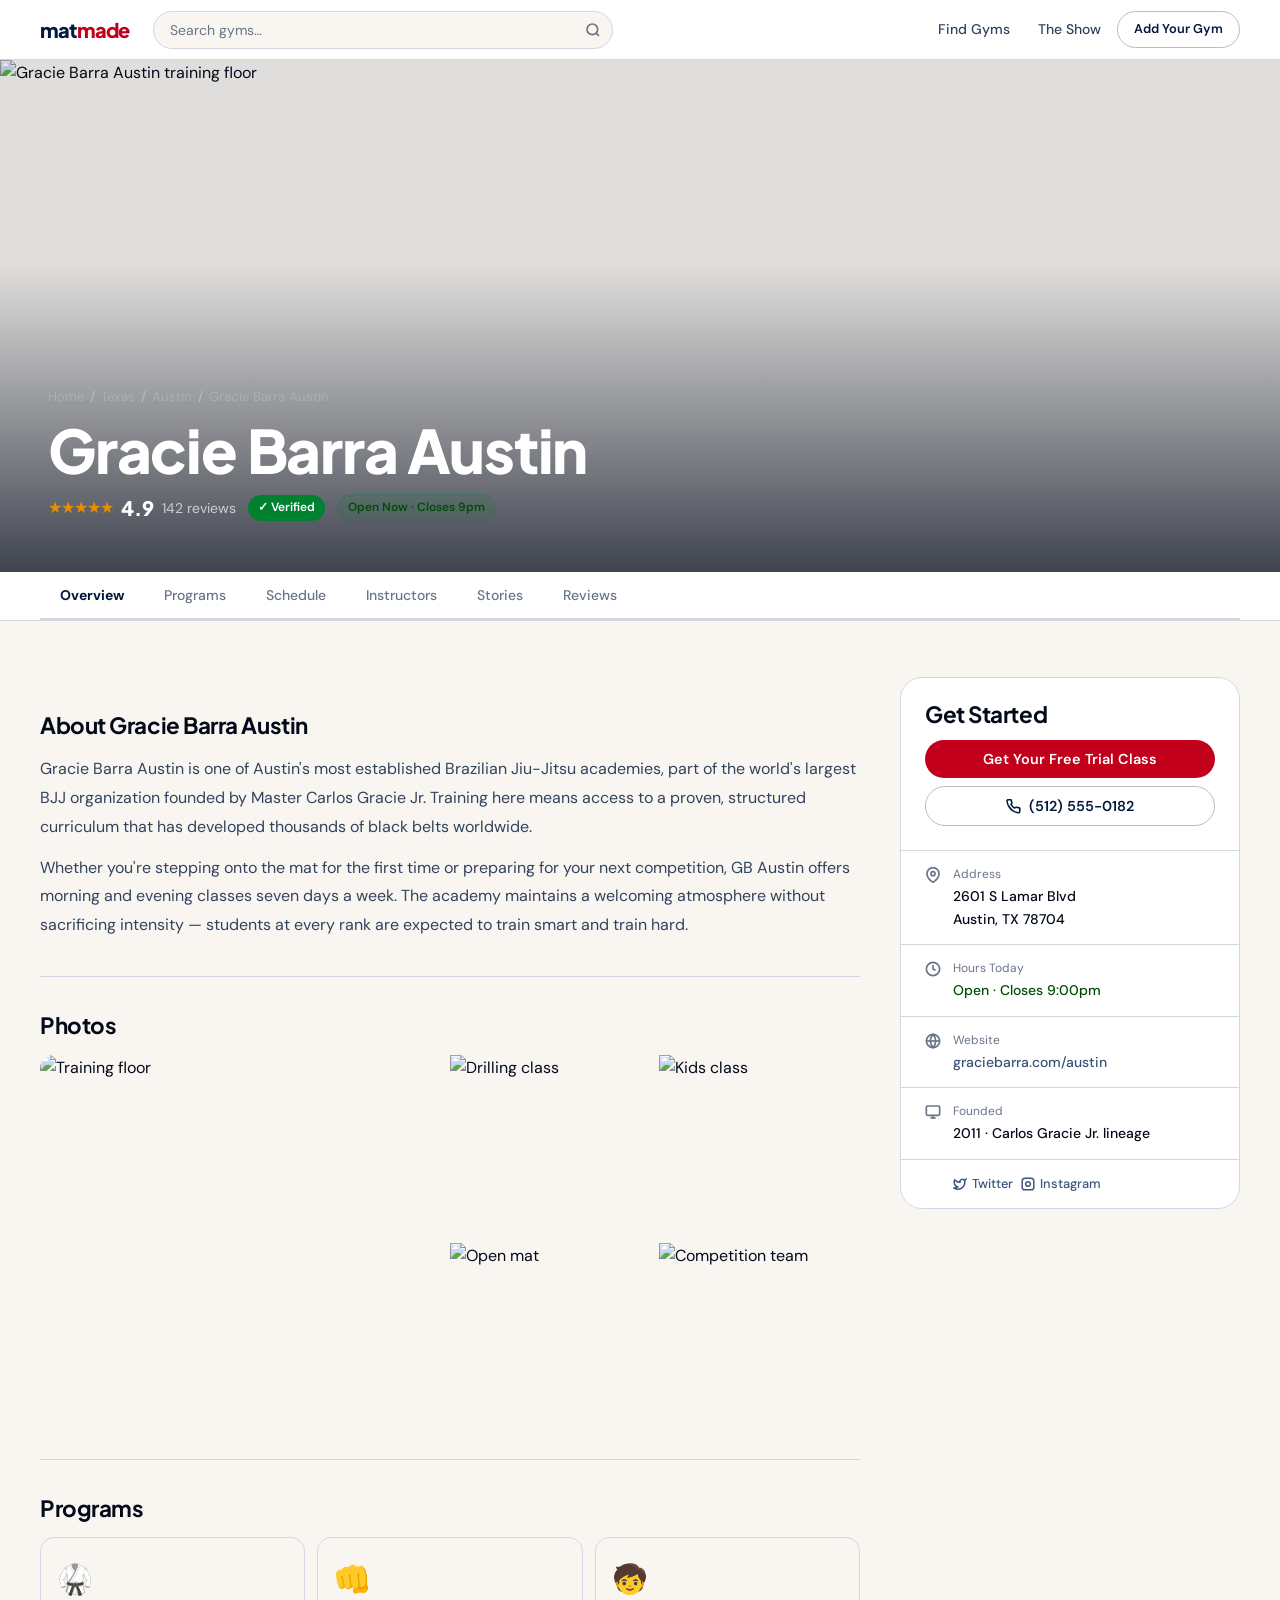
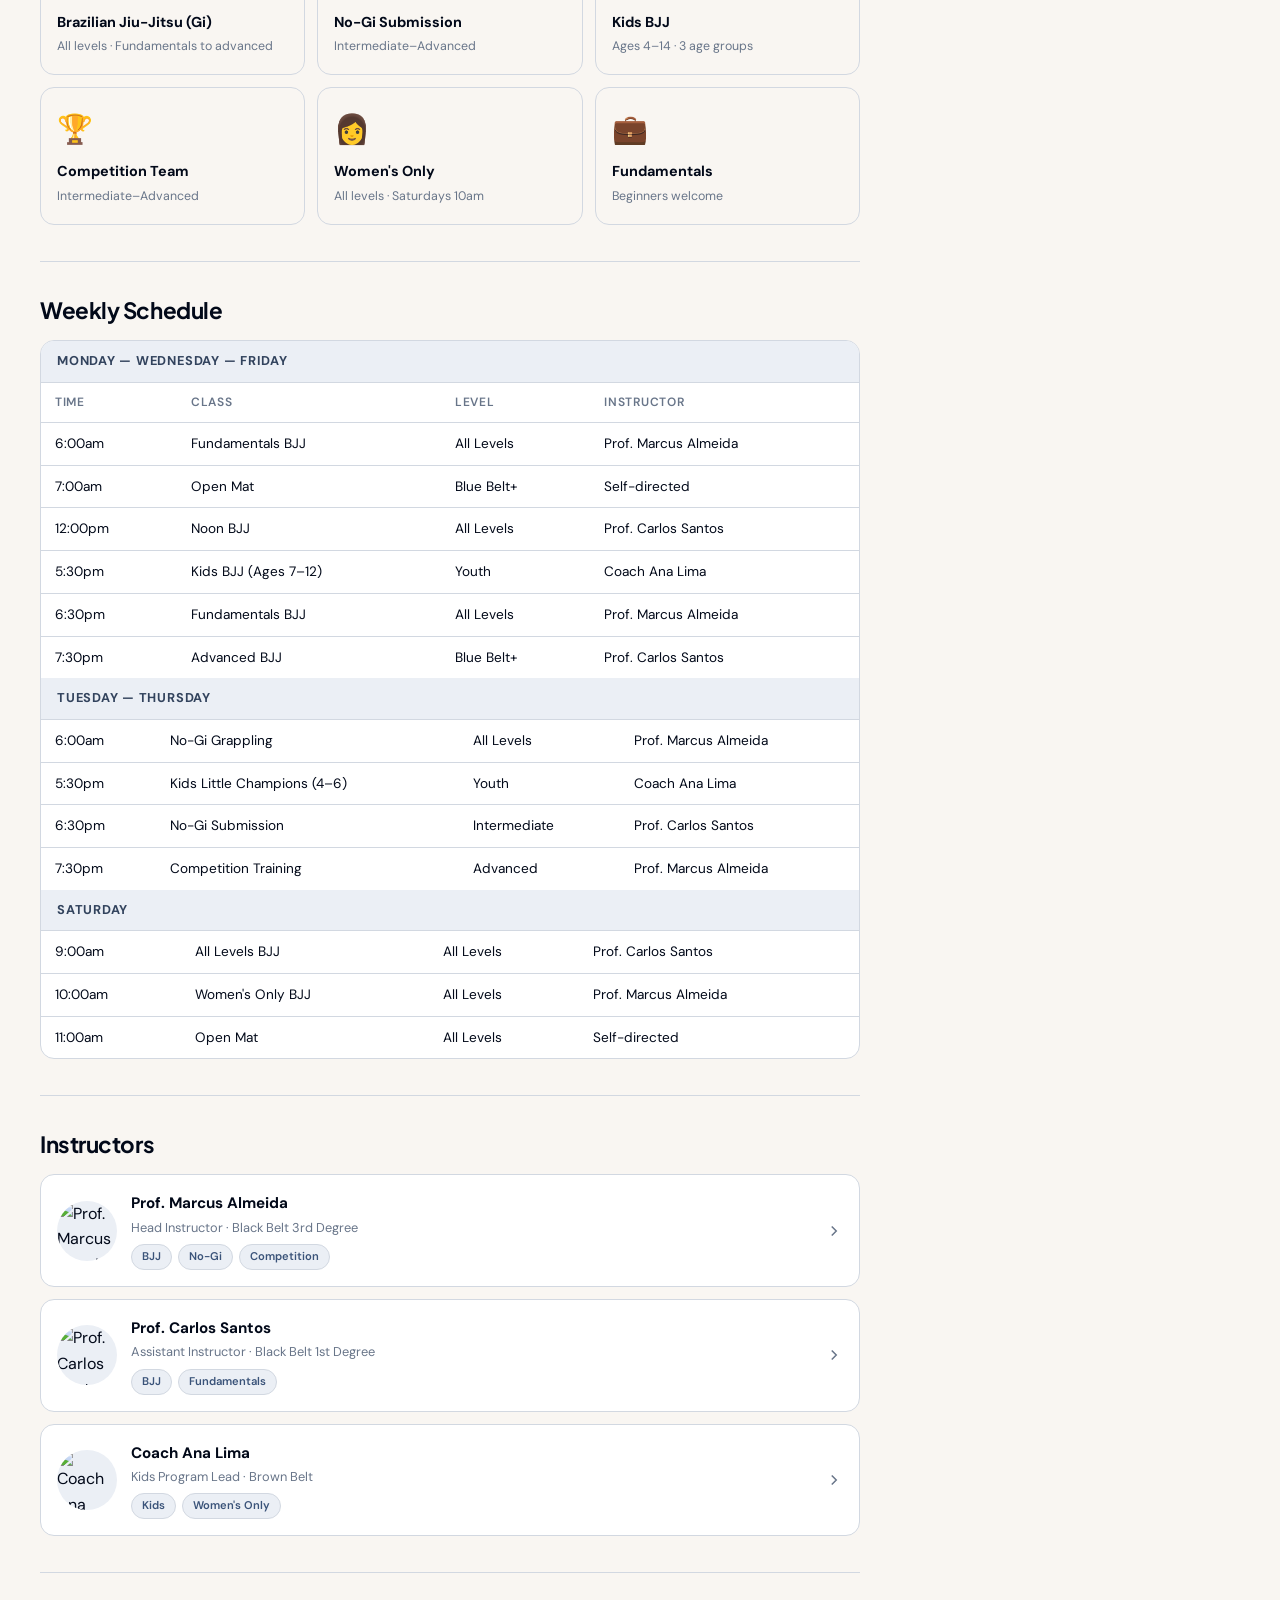
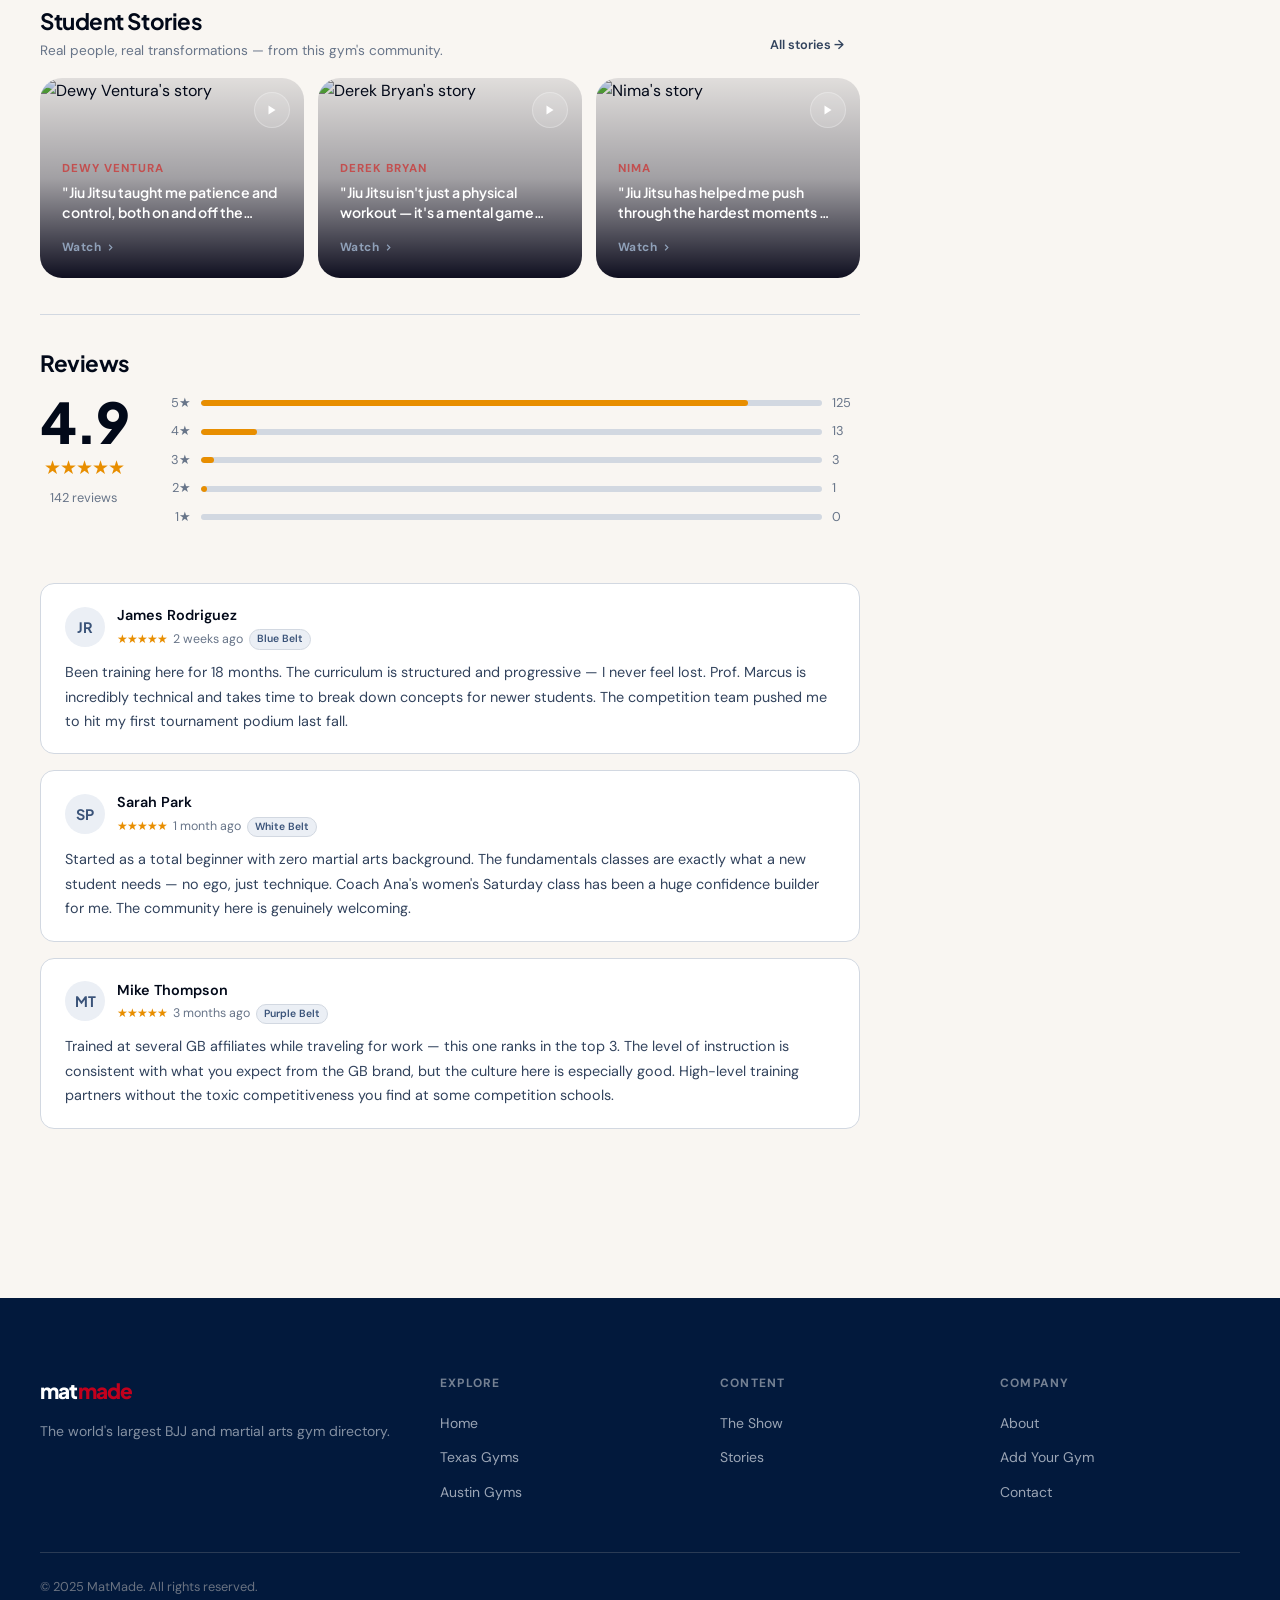
==== commit 44eaeb3d: "Add community stories to homepage and gym pages Surfaces the 84 real MatMade video testimonials as a" ====
--- a/gym.html
+++ b/gym.html
@@ -147,6 +147,7 @@
       <div class="tab" data-tab="programs">Programs</div>
       <div class="tab" data-tab="schedule">Schedule</div>
       <div class="tab" data-tab="instructors">Instructors</div>
+      <div class="tab" data-tab="stories">Stories</div>
       <div class="tab" data-tab="reviews">Reviews</div>
     </div>
   </div>
@@ -313,6 +314,62 @@
           </div>
         </div>
 
+        <!-- Student Stories -->
+        <div class="content-section">
+          <div style="display:flex; align-items:flex-end; justify-content:space-between; margin-bottom:16px; gap:12px">
+            <div>
+              <h3 style="margin-bottom:4px">Student Stories</h3>
+              <p style="font-size:0.85rem; color:var(--text-dim); margin:0">Real people, real transformations — from this gym's community.</p>
+            </div>
+            <a href="https://matmade.com/story" target="_blank" rel="noopener" class="btn btn-ghost btn-sm" style="flex-shrink:0">All stories →</a>
+          </div>
+          <div class="stories-grid-3">
+
+            <!-- Story: Dewy Ventura -->
+            <a href="https://youtu.be/I4f2_bVRPZY" target="_blank" rel="noopener" class="story-card">
+              <img class="story-card-img" src="https://img.youtube.com/vi/I4f2_bVRPZY/hqdefault.jpg" alt="Dewy Ventura's story" loading="lazy">
+              <div class="story-card-overlay"></div>
+              <div class="story-card-play">
+                <svg xmlns="http://www.w3.org/2000/svg" width="12" height="12" viewBox="0 0 24 24" fill="currentColor" aria-hidden="true"><polygon points="5 3 19 12 5 21 5 3"/></svg>
+              </div>
+              <div class="story-card-body">
+                <div class="story-card-byline">Dewy Ventura</div>
+                <p class="story-card-quote">"Jiu Jitsu taught me patience and control, both on and off the mat."</p>
+                <span class="story-card-cta">Watch <svg xmlns="http://www.w3.org/2000/svg" width="11" height="11" viewBox="0 0 24 24" fill="none" stroke="currentColor" stroke-width="2.5" aria-hidden="true"><polyline points="9 18 15 12 9 6"/></svg></span>
+              </div>
+            </a>
+
+            <!-- Story: Derek Bryan -->
+            <a href="https://youtu.be/uCxm1BPiJVA" target="_blank" rel="noopener" class="story-card">
+              <img class="story-card-img" src="https://img.youtube.com/vi/uCxm1BPiJVA/hqdefault.jpg" alt="Derek Bryan's story" loading="lazy">
+              <div class="story-card-overlay"></div>
+              <div class="story-card-play">
+                <svg xmlns="http://www.w3.org/2000/svg" width="12" height="12" viewBox="0 0 24 24" fill="currentColor" aria-hidden="true"><polygon points="5 3 19 12 5 21 5 3"/></svg>
+              </div>
+              <div class="story-card-body">
+                <div class="story-card-byline">Derek Bryan</div>
+                <p class="story-card-quote">"Jiu Jitsu isn't just a physical workout — it's a mental game that trains you to stay focused."</p>
+                <span class="story-card-cta">Watch <svg xmlns="http://www.w3.org/2000/svg" width="11" height="11" viewBox="0 0 24 24" fill="none" stroke="currentColor" stroke-width="2.5" aria-hidden="true"><polyline points="9 18 15 12 9 6"/></svg></span>
+              </div>
+            </a>
+
+            <!-- Story: Nima -->
+            <a href="https://youtu.be/X0pDCFJVGYg" target="_blank" rel="noopener" class="story-card">
+              <img class="story-card-img" src="https://img.youtube.com/vi/X0pDCFJVGYg/hqdefault.jpg" alt="Nima's story" loading="lazy">
+              <div class="story-card-overlay"></div>
+              <div class="story-card-play">
+                <svg xmlns="http://www.w3.org/2000/svg" width="12" height="12" viewBox="0 0 24 24" fill="currentColor" aria-hidden="true"><polygon points="5 3 19 12 5 21 5 3"/></svg>
+              </div>
+              <div class="story-card-body">
+                <div class="story-card-byline">Nima</div>
+                <p class="story-card-quote">"Jiu Jitsu has helped me push through the hardest moments of my life."</p>
+                <span class="story-card-cta">Watch <svg xmlns="http://www.w3.org/2000/svg" width="11" height="11" viewBox="0 0 24 24" fill="none" stroke="currentColor" stroke-width="2.5" aria-hidden="true"><polyline points="9 18 15 12 9 6"/></svg></span>
+              </div>
+            </a>
+
+          </div>
+        </div>
+
         <!-- Reviews -->
         <div class="content-section">
           <h3>Reviews</h3>
--- a/css/style.css
+++ b/css/style.css
@@ -510,7 +510,13 @@
 }
 .home-hero-bg {
   position: absolute; inset: 0;
-  background: url('https://images.unsplash.com/photo-1570655652364-2e0a67455ac6?w=1600&q=80') center/cover no-repeat;
+  background: oklch(9% 0.045 258);
+  overflow: hidden;
+}
+#hero-canvas {
+  position: absolute; inset: 0;
+  width: 100%; height: 100%;
+  display: block;
 }
 .home-hero-overlay {
   position: absolute; inset: 0;
@@ -640,6 +646,104 @@
   white-space: nowrap;
 }
 @media (max-width: 900px) { .map-toggle { display: flex; } }
+
+/* ─── Story cards ─── */
+.story-card {
+  position: relative; overflow: hidden;
+  border-radius: var(--r-lg); cursor: pointer;
+  display: block; text-decoration: none;
+}
+.story-card-img {
+  position: absolute; inset: 0;
+  width: 100%; height: 100%; object-fit: cover;
+  transition: transform 0.5s var(--ease-out);
+}
+.story-card:hover .story-card-img { transform: scale(1.05); }
+.story-card-overlay {
+  position: absolute; inset: 0;
+  background: linear-gradient(to top, oklch(8% 0.06 258 / 0.94) 0%, oklch(8% 0.06 258 / 0.35) 50%, oklch(8% 0.06 258 / 0.1) 100%);
+  transition: opacity 0.3s;
+}
+.story-card:hover .story-card-overlay { opacity: 0.85; }
+.story-card-play {
+  position: absolute; top: 14px; right: 14px; z-index: 2;
+  width: 36px; height: 36px; border-radius: 50%;
+  background: oklch(100% 0 0 / 0.14);
+  border: 1.5px solid oklch(100% 0 0 / 0.28);
+  display: flex; align-items: center; justify-content: center;
+  color: white; transition: background 0.15s, border-color 0.15s;
+}
+.story-card:hover .story-card-play { background: var(--red); border-color: var(--red); }
+.story-card-body {
+  position: absolute; bottom: 0; left: 0; right: 0; z-index: 2;
+  padding: 20px 22px;
+}
+.story-card-byline {
+  font-size: 0.72rem; font-weight: 700; letter-spacing: 0.09em;
+  text-transform: uppercase; color: var(--red-dim); margin-bottom: 5px;
+}
+.story-card-quote {
+  font-family: var(--font-display); font-weight: 600;
+  font-size: 0.88rem; line-height: 1.4; color: white;
+  display: -webkit-box; -webkit-line-clamp: 2; -webkit-box-orient: vertical;
+  overflow: hidden; margin-bottom: 10px;
+}
+.story-card-cta {
+  font-size: 0.74rem; font-weight: 700; color: oklch(70% 0.04 258);
+  letter-spacing: 0.04em; display: inline-flex; align-items: center; gap: 4px;
+  transition: color 0.12s;
+}
+.story-card:hover .story-card-cta { color: white; }
+
+/* Featured (large) variant */
+.story-card-featured .story-card-quote {
+  font-size: 1.15rem; -webkit-line-clamp: 4; line-height: 1.45;
+  font-style: italic;
+}
+.story-card-featured .story-card-byline { font-size: 0.76rem; }
+.story-card-featured .story-card-play { width: 44px; height: 44px; top: 18px; right: 18px; }
+
+/* Homepage editorial grid: featured left, 2 smaller right */
+.stories-editorial {
+  display: grid;
+  grid-template-columns: 1fr 1fr;
+  grid-template-rows: 248px 248px;
+  gap: 14px;
+}
+.story-card-featured { grid-row: 1 / 3; }
+@media (max-width: 760px) {
+  .stories-editorial {
+    grid-template-columns: 1fr;
+    grid-template-rows: 300px 200px 200px;
+  }
+  .story-card-featured { grid-row: auto; }
+}
+
+/* Gym page: 3-col story row */
+.stories-grid-3 {
+  display: grid;
+  grid-template-columns: repeat(3, 1fr);
+  gap: 14px;
+}
+.stories-grid-3 .story-card { height: 200px; }
+@media (max-width: 700px) {
+  .stories-grid-3 { grid-template-columns: 1fr 1fr; }
+}
+@media (max-width: 480px) {
+  .stories-grid-3 { grid-template-columns: 1fr; }
+}
+
+/* Community theme tag (stories section) */
+.story-tag {
+  display: inline-flex; align-items: center;
+  padding: 6px 14px; border-radius: 999px;
+  font-size: 0.78rem; font-weight: 600;
+  background: oklch(100% 0 0 / 0.07);
+  color: oklch(78% 0.025 258);
+  border: 1px solid oklch(100% 0 0 / 0.12);
+  cursor: pointer; transition: all 0.12s; text-decoration: none;
+}
+.story-tag:hover { background: var(--red); color: white; border-color: var(--red); }
 
 /* ─── Utilities ─── */
 .text-dim { color: var(--text-dim); }
